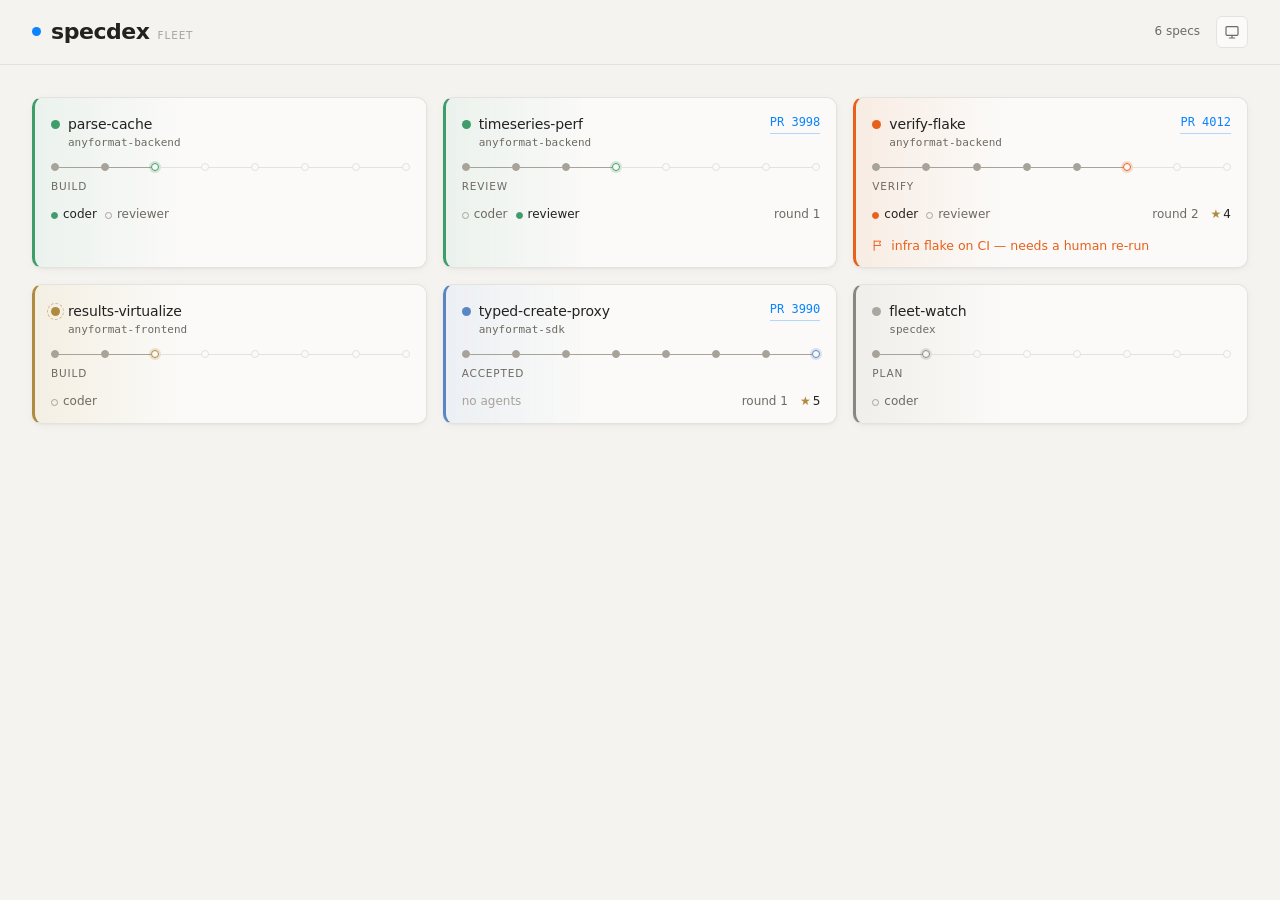
==== design/index.html @ 7a59ed9b "chunk 4b (desktop): Tauri app + zen/minimal design system apps/desktop: Tauri v2 app — Rust backend " ====
<!DOCTYPE html>
<html lang="en">
<head>
  <meta charset="UTF-8" />
  <meta name="viewport" content="width=device-width, initial-scale=1.0" />
  <title>specdex — fleet</title>
  <script>
    // Resolve theme before first paint to avoid a flash.
    (function () {
      var s = localStorage.dexTheme || 'system';
      var t = s === 'system'
        ? (matchMedia('(prefers-color-scheme: dark)').matches ? 'dark' : 'light')
        : s;
      document.documentElement.dataset.theme = t;
    })();
  </script>
  <link rel="stylesheet" href="style.css" />
</head>
<body>
  <header class="topbar">
    <div class="brand">
      <span class="brand-mark" aria-hidden="true"></span>
      <h1 class="brand-name">specdex</h1>
      <span class="brand-sub">fleet</span>
    </div>

    <div class="topbar-right">
      <span class="fleet-count" id="fleet-count"></span>
      <button class="theme-toggle" id="theme-toggle" type="button"
              aria-label="Toggle color theme" title="Theme: system">
        <span class="theme-icon" id="theme-icon" aria-hidden="true"></span>
      </button>
    </div>
  </header>

  <main class="fleet" id="fleet" aria-label="Running specs"></main>

  <script src="app.js"></script>
</body>
</html>
---- design/style.css ----
/* specdex — zen / minimal / modern. Derived from drams.framer.website.
   Single-window desktop tool. Vanilla CSS, no framework, no CDN. */

/* ============================ tokens ============================ */

:root {
  /* surfaces */
  --paper:      #f4f3f0;
  --surface:    #fbfaf8;
  --surface-2:  #ffffff;
  --rule:       #e4e2dc;
  --rule-soft:  #eeece7;

  /* ink */
  --ink:        #232220;
  --ink-muted:  #6e6a62;
  --ink-faint:  #a8a399;

  /* single interactive accent (Drams blue) */
  --accent:     #0a84ff;
  --accent-fg:  #ffffff;
  --accent-soft:#dcebfd;

  /* health hues */
  --alive: #3f9d6b;  --alive-soft: #e4f1ea;
  --idle:  #8b8780;  --idle-soft:  #ecebe7;
  --stale: #b08a3e;  --stale-soft: #f4ecd9;
  --needs: #e8601a;  --needs-soft: #fbe7da;
  --done:  #5a86c4;  --done-soft:  #e6edf7;

  --shadow:      0 1px 2px rgba(40,38,34,.04), 0 2px 8px rgba(40,38,34,.04);
  --shadow-lift: 0 2px 6px rgba(40,38,34,.06), 0 8px 24px rgba(40,38,34,.07);

  /* type */
  --font-sans: "Inter", "Inter Variable", -apple-system, BlinkMacSystemFont,
               "Segoe UI", system-ui, sans-serif;
  --font-mono: ui-monospace, "SF Mono", "JetBrains Mono", Menlo, Consolas, monospace;

  /* spacing (4px grid) */
  --s-1: 4px; --s-2: 8px; --s-3: 12px; --s-4: 16px;
  --s-5: 24px; --s-6: 32px; --s-7: 48px; --s-8: 64px;

  /* radius */
  --r-card: 10px; --r-pill: 999px; --r-chip: 6px;

  /* motion */
  --ease: cubic-bezier(.4,.0,.2,1);
  --ease-soft: cubic-bezier(.25,.1,.25,1);
  --dur-fast: 140ms; --dur: 240ms; --dur-slow: 420ms;
}

:root[data-theme="dark"] {
  --paper:      #16150f;
  --surface:    #1e1c16;
  --surface-2:  #262319;
  --rule:       #2e2b22;
  --rule-soft:  #262319;

  --ink:        #ece8dd;
  --ink-muted:  #9c968a;
  --ink-faint:  #6b665b;

  --accent:     #5aa6ff;
  --accent-fg:  #11151c;
  --accent-soft:#1e3552;

  --alive: #5fc08a;  --alive-soft: #18271e;
  --idle:  #9a958a;  --idle-soft:  #242219;
  --stale: #d3a85a;  --stale-soft: #2c2516;
  --needs: #ff7a3d;  --needs-soft: #2e1c12;
  --done:  #7ba6e0;  --done-soft:  #1a2230;

  --shadow:      0 1px 2px rgba(0,0,0,.30), 0 2px 8px rgba(0,0,0,.28);
  --shadow-lift: 0 2px 6px rgba(0,0,0,.34), 0 10px 28px rgba(0,0,0,.40);
}

/* ============================ base ============================ */

* { box-sizing: border-box; }

html, body { height: 100%; }

body {
  margin: 0;
  background: var(--paper);
  color: var(--ink);
  font-family: var(--font-sans);
  font-size: 13px;
  line-height: 1.45;
  -webkit-font-smoothing: antialiased;
  text-rendering: optimizeLegibility;
  transition: background var(--dur) var(--ease), color var(--dur) var(--ease);
}

h1 { margin: 0; }

/* ============================ topbar ============================ */

.topbar {
  display: flex;
  align-items: center;
  justify-content: space-between;
  padding: var(--s-4) var(--s-6);
  border-bottom: 1px solid var(--rule);
  background: color-mix(in srgb, var(--paper) 70%, transparent);
  backdrop-filter: saturate(1.1) blur(8px);
  position: sticky;
  top: 0;
  z-index: 10;
}

.brand { display: flex; align-items: baseline; gap: var(--s-2); }

.brand-mark {
  width: 9px; height: 9px;
  border-radius: var(--r-pill);
  background: var(--accent);
  align-self: center;
  margin-right: 2px;
}

.brand-name {
  font-size: 22px;
  font-weight: 560;
  letter-spacing: -.02em;
}

.brand-sub {
  font-size: 10.5px;
  font-weight: 540;
  letter-spacing: .08em;
  text-transform: uppercase;
  color: var(--ink-faint);
}

.topbar-right { display: flex; align-items: center; gap: var(--s-4); }

.fleet-count {
  font-size: 12px;
  font-variant-numeric: tabular-nums;
  color: var(--ink-muted);
}

.theme-toggle {
  width: 32px; height: 32px;
  display: grid; place-items: center;
  border: 1px solid var(--rule);
  border-radius: var(--r-chip);
  background: var(--surface);
  color: var(--ink-muted);
  cursor: pointer;
  transition: border-color var(--dur-fast) var(--ease),
              color var(--dur-fast) var(--ease),
              background var(--dur-fast) var(--ease);
}
.theme-toggle:hover { color: var(--ink); border-color: var(--ink-faint); }
.theme-toggle:focus-visible {
  outline: 2px solid var(--accent);
  outline-offset: 2px;
}
.theme-icon { width: 16px; height: 16px; display: block; }
.theme-icon svg { width: 100%; height: 100%; stroke: currentColor; fill: none; }

/* ============================ fleet grid ============================ */

.fleet {
  display: grid;
  grid-template-columns: repeat(auto-fill, minmax(296px, 1fr));
  gap: var(--s-4);
  padding: var(--s-6);
  max-width: 1320px;
  margin: 0 auto;
}

/* ============================ minion card ============================ */

.minion {
  --hue: var(--idle);
  --hue-soft: var(--idle-soft);
  position: relative;
  background:
    linear-gradient(to right,
      color-mix(in srgb, var(--hue-soft) 55%, transparent),
      var(--surface) 38%);
  border: 1px solid var(--rule);
  border-left: 3px solid var(--hue);
  border-radius: var(--r-card);
  padding: var(--s-4) var(--s-4) var(--s-3);
  box-shadow: var(--shadow);
  display: flex;
  flex-direction: column;
  gap: var(--s-3);
  transition: box-shadow var(--dur) var(--ease),
              border-color var(--dur) var(--ease),
              background var(--dur) var(--ease),
              transform var(--dur) var(--ease-soft);
  animation: settle-in var(--dur-slow) var(--ease-soft) both;
}
.minion:hover {
  box-shadow: var(--shadow-lift);
  transform: translateY(-1px);
}

/* health → hue binding */
.minion[data-health="alive"]     { --hue: var(--alive); --hue-soft: var(--alive-soft); }
.minion[data-health="idle"]      { --hue: var(--idle);  --hue-soft: var(--idle-soft); }
.minion[data-health="stale"]     { --hue: var(--stale); --hue-soft: var(--stale-soft); }
.minion[data-health="needs-you"] { --hue: var(--needs); --hue-soft: var(--needs-soft); }
.minion[data-health="done"]      { --hue: var(--done);  --hue-soft: var(--done-soft); }

@keyframes settle-in {
  from { opacity: 0; transform: translateY(6px); }
  to   { opacity: 1; transform: translateY(0); }
}

/* ---- header row: life-dot + name + pr ---- */

.m-head {
  display: grid;
  grid-template-columns: auto 1fr auto;
  align-items: center;
  column-gap: var(--s-2);
}

.life-dot {
  width: 9px; height: 9px;
  border-radius: var(--r-pill);
  background: var(--hue);
  position: relative;
  flex: none;
}

.m-name {
  font-size: 14px;
  font-weight: 520;
  letter-spacing: -.01em;
  color: var(--ink);
  overflow: hidden;
  text-overflow: ellipsis;
  white-space: nowrap;
}

.m-pr {
  font-family: var(--font-mono);
  font-size: 12px;
  font-variant-numeric: tabular-nums;
  color: var(--accent);
  text-decoration: none;
  border-bottom: 1px solid color-mix(in srgb, var(--accent) 30%, transparent);
  padding-bottom: 1px;
  transition: border-color var(--dur-fast) var(--ease);
}
.m-pr:hover { border-bottom-color: var(--accent); }

.m-project {
  grid-column: 2 / 4;
  font-family: var(--font-mono);
  font-size: 11px;
  color: var(--ink-muted);
  overflow: hidden;
  text-overflow: ellipsis;
  white-space: nowrap;
  margin-top: 1px;
}

/* ---- phase rail ---- */

.m-phase { display: flex; flex-direction: column; gap: var(--s-2); }

.rail {
  display: flex;
  align-items: center;
  gap: 0;
}
.rail-node {
  width: 8px; height: 8px;
  border-radius: var(--r-pill);
  flex: none;
  background: transparent;
  border: 1.5px solid var(--rule);
  transition: background var(--dur) var(--ease), border-color var(--dur) var(--ease);
}
.rail-node.done {
  background: var(--ink-faint);
  border-color: var(--ink-faint);
}
.rail-node.current {
  background: transparent;
  border-color: var(--hue);
  box-shadow: 0 0 0 2px color-mix(in srgb, var(--hue) 22%, transparent);
}
.rail-link {
  height: 1px;
  flex: 1 1 auto;
  background: var(--rule);
  min-width: 4px;
}
.rail-link.done { background: var(--ink-faint); }

.phase-label {
  font-size: 10.5px;
  font-weight: 540;
  letter-spacing: .08em;
  text-transform: uppercase;
  color: var(--ink-muted);
}

/* ---- footer: agents + review meta ---- */

.m-foot {
  display: flex;
  align-items: center;
  justify-content: space-between;
  gap: var(--s-3);
  flex-wrap: wrap;
}

.agents { display: flex; align-items: center; gap: var(--s-2); }

.agent {
  display: inline-flex;
  align-items: center;
  gap: 5px;
  font-size: 12px;
  color: var(--ink-muted);
}
.agent-pip {
  width: 7px; height: 7px;
  border-radius: var(--r-pill);
  border: 1.5px solid var(--ink-faint);
  background: transparent;
  flex: none;
}
.agent.active { color: var(--ink); }
.agent.active .agent-pip {
  background: var(--hue);
  border-color: var(--hue);
}

.review-meta {
  display: flex;
  align-items: center;
  gap: var(--s-3);
  font-size: 12px;
  font-variant-numeric: tabular-nums;
  color: var(--ink-muted);
}
.review-meta .score { color: var(--ink); }
.review-meta .star { color: var(--stale); margin-right: 2px; }

/* ---- blocked reason (needs-you only) ---- */

.m-blocked {
  display: flex;
  align-items: center;
  gap: 6px;
  font-size: 12.5px;
  color: var(--needs);
  margin-top: 1px;
}
.m-blocked svg { width: 13px; height: 13px; stroke: currentColor; fill: none; flex: none; }

/* ============================ life-dot motion ============================ */

/* alive — slow breathe */
.minion[data-health="alive"] .life-dot { animation: breathe 2.6s var(--ease-soft) infinite; }
.minion[data-health="alive"] .agent.active .agent-pip {
  animation: breathe 2.6s var(--ease-soft) infinite;
}

/* needs-you — gentle, slower attention pulse (warmth, not alarm) */
.minion[data-health="needs-you"] .life-dot { animation: attention 3.4s var(--ease-soft) infinite; }

/* idle — at rest, slightly dimmed */
.minion[data-health="idle"] .life-dot { opacity: .7; }

/* stale — steady + faint dashed ring (a missed heartbeat) */
.minion[data-health="stale"] .life-dot::after {
  content: "";
  position: absolute;
  inset: -4px;
  border-radius: var(--r-pill);
  border: 1px dashed color-mix(in srgb, var(--stale) 55%, transparent);
}

/* done — solid, fully at rest (no motion) */

@keyframes breathe {
  0%, 100% { opacity: 1;   transform: scale(1); }
  50%      { opacity: .55; transform: scale(.82); }
}
@keyframes attention {
  0%, 100% { box-shadow: 0 0 0 0 color-mix(in srgb, var(--needs) 0%, transparent); opacity: 1; }
  50%      { box-shadow: 0 0 0 4px color-mix(in srgb, var(--needs) 22%, transparent); opacity: .9; }
}

/* ============================ reduced motion ============================ */

@media (prefers-reduced-motion: reduce) {
  *, *::before, *::after {
    animation-duration: .001ms !important;
    animation-iteration-count: 1 !important;
    transition-duration: .001ms !important;
  }
}
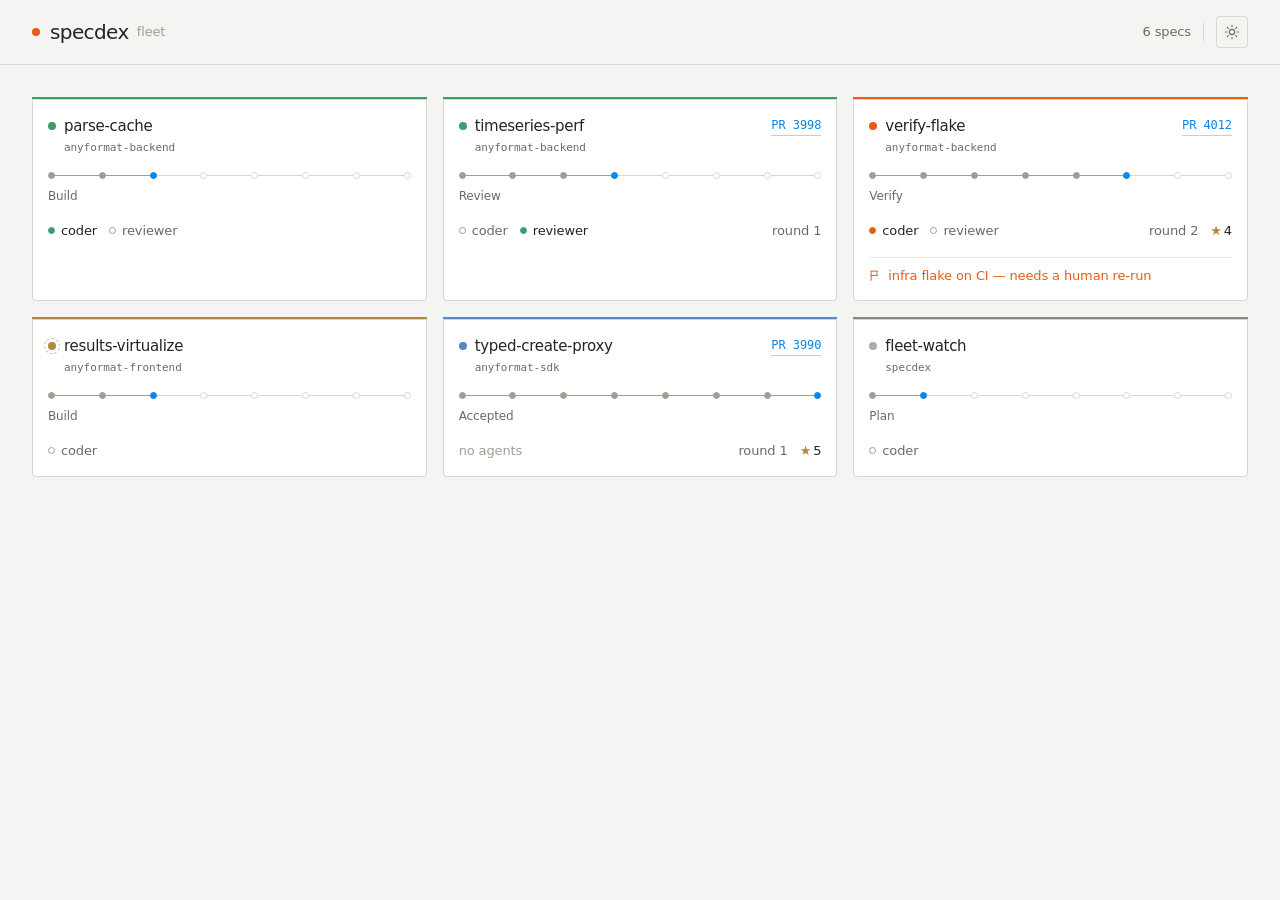
==== commit 99424a10: "chunk 6 drams-fidelity + dex install --update Designer round 3: theme toggle 'undefined' fixed (THEM" ====
--- a/design/index.html
+++ b/design/index.html
@@ -7,7 +7,7 @@
   <script>
     // Resolve theme before first paint to avoid a flash.
     (function () {
-      var s = localStorage.dexTheme || 'system';
+      var s = localStorage.dexTheme || 'light';
       var t = s === 'system'
         ? (matchMedia('(prefers-color-scheme: dark)').matches ? 'dark' : 'light')
         : s;
@@ -18,16 +18,17 @@
 </head>
 <body>
   <header class="topbar">
-    <div class="brand">
+    <a class="brand" id="brand-home" href="#" aria-label="Back to fleet">
       <span class="brand-mark" aria-hidden="true"></span>
       <h1 class="brand-name">specdex</h1>
       <span class="brand-sub">fleet</span>
-    </div>
+    </a>
 
     <div class="topbar-right">
       <span class="fleet-count" id="fleet-count"></span>
+      <span class="topbar-sep" aria-hidden="true"></span>
       <button class="theme-toggle" id="theme-toggle" type="button"
-              aria-label="Toggle color theme" title="Theme: system">
+              aria-label="Toggle color theme" title="Theme: light">
         <span class="theme-icon" id="theme-icon" aria-hidden="true"></span>
       </button>
     </div>
@@ -35,6 +36,8 @@
 
   <main class="fleet" id="fleet" aria-label="Running specs"></main>
 
+  <main class="detail" id="detail" aria-label="Spec detail" hidden></main>
+
   <script src="app.js"></script>
 </body>
 </html>
--- a/design/style.css
+++ b/design/style.css
@@ -1,47 +1,57 @@
-/* specdex — zen / minimal / modern. Derived from drams.framer.website.
+/* specdex — built from drams.framer.website (Dieter-Rams "less, but better").
+   Component language, not just palette: hairline 1px rules instead of boxes,
+   near-zero shadow (whitespace + rules separate), warm-paper light identity,
+   sentence-case with tight negative tracking, blue links + ember hover-ring.
    Single-window desktop tool. Vanilla CSS, no framework, no CDN. */
 
 /* ============================ tokens ============================ */
 
 :root {
-  /* surfaces */
-  --paper:      #f4f3f0;
-  --surface:    #fbfaf8;
-  --surface-2:  #ffffff;
-  --rule:       #e4e2dc;
-  --rule-soft:  #eeece7;
-
-  /* ink */
-  --ink:        #232220;
+  /* surfaces — drams warm paper: #f7f7f7 ground, white raised, #f4f4f4 sunk */
+  --paper:      #f4f4f2;
+  --surface:    #ffffff;
+  --surface-2:  #faf9f7;
+  --sunk:       #f4f3f0;
+  /* rules — drams' hairlines are #cfcfcf (strong) over a softer line */
+  --rule:       #d9d6cf;
+  --rule-soft:  #ece9e2;
+
+  /* ink — drams near-black rgb(38,38,38), warmed a hair; muted #6e6e6e */
+  --ink:        #262420;
   --ink-muted:  #6e6a62;
-  --ink-faint:  #a8a399;
-
-  /* single interactive accent (Drams blue) */
-  --accent:     #0a84ff;
+  --ink-faint:  #a29d92;
+
+  /* accents straight from drams: blue rgb(0,153,255), ember rgb(232,92,24) */
+  --accent:     #0a86e8;        /* interactive — links, current rail node */
   --accent-fg:  #ffffff;
-  --accent-soft:#dcebfd;
-
-  /* health hues */
-  --alive: #3f9d6b;  --alive-soft: #e4f1ea;
-  --idle:  #8b8780;  --idle-soft:  #ecebe7;
-  --stale: #b08a3e;  --stale-soft: #f4ecd9;
-  --needs: #e8601a;  --needs-soft: #fbe7da;
-  --done:  #5a86c4;  --done-soft:  #e6edf7;
-
-  --shadow:      0 1px 2px rgba(40,38,34,.04), 0 2px 8px rgba(40,38,34,.04);
-  --shadow-lift: 0 2px 6px rgba(40,38,34,.06), 0 8px 24px rgba(40,38,34,.07);
-
-  /* type */
+  --accent-soft:#dbeefd;
+  --ember:      #e85c18;        /* drams orange — the hover-ring + needs-you */
+  --ember-soft: #fbe6d9;
+
+  /* health hues — calm, desaturated; dot color + faint wash */
+  --alive: #3f9d6b;  --alive-soft: #e6f1ea;
+  --idle:  #8b8780;  --idle-soft:  #edebe6;
+  --stale: #b08a3e;  --stale-soft: #f5edda;
+  --needs: var(--ember);  --needs-soft: var(--ember-soft);
+  --done:  #5a86c4;  --done-soft:  #e7eef8;
+
+  /* drams is near-flat: box-shadow:none is the norm. Depth = hairline ring. */
+  --shadow: none;
+  /* the signature: a 1px inset hairline ring; ember on hover */
+  --ring:       inset 0 0 0 1px var(--rule);
+  --ring-hover: inset 0 0 0 1px var(--ember);
+
+  /* type — drams Inter, weights 400/450/500, 16px body rhythm */
   --font-sans: "Inter", "Inter Variable", -apple-system, BlinkMacSystemFont,
                "Segoe UI", system-ui, sans-serif;
   --font-mono: ui-monospace, "SF Mono", "JetBrains Mono", Menlo, Consolas, monospace;
 
-  /* spacing (4px grid) */
+  /* spacing — drams 16/32 rhythm */
   --s-1: 4px; --s-2: 8px; --s-3: 12px; --s-4: 16px;
   --s-5: 24px; --s-6: 32px; --s-7: 48px; --s-8: 64px;
 
-  /* radius */
-  --r-card: 10px; --r-pill: 999px; --r-chip: 6px;
+  /* radius — drams is near-square: 0/4px, circles for dots */
+  --r-card: 4px; --r-pill: 999px; --r-chip: 4px;
 
   /* motion */
   --ease: cubic-bezier(.4,.0,.2,1);
@@ -49,29 +59,35 @@
   --dur-fast: 140ms; --dur: 240ms; --dur-slow: 420ms;
 }
 
+/* Dark — warm-tinted, NOT flat near-black. Keeps the blue + ember accents so
+   it reads as the same drams system at night. */
 :root[data-theme="dark"] {
-  --paper:      #16150f;
-  --surface:    #1e1c16;
-  --surface-2:  #262319;
-  --rule:       #2e2b22;
-  --rule-soft:  #262319;
-
-  --ink:        #ece8dd;
-  --ink-muted:  #9c968a;
-  --ink-faint:  #6b665b;
-
-  --accent:     #5aa6ff;
+  --paper:      #181610;
+  --surface:    #211e17;
+  --surface-2:  #1b1812;
+  --sunk:       #14120d;
+  --rule:       #36322a;
+  --rule-soft:  #2a261f;
+
+  --ink:        #ece7da;
+  --ink-muted:  #a39c8c;
+  --ink-faint:  #6f695c;
+
+  --accent:     #4fa8ff;
   --accent-fg:  #11151c;
-  --accent-soft:#1e3552;
-
-  --alive: #5fc08a;  --alive-soft: #18271e;
-  --idle:  #9a958a;  --idle-soft:  #242219;
-  --stale: #d3a85a;  --stale-soft: #2c2516;
-  --needs: #ff7a3d;  --needs-soft: #2e1c12;
-  --done:  #7ba6e0;  --done-soft:  #1a2230;
-
-  --shadow:      0 1px 2px rgba(0,0,0,.30), 0 2px 8px rgba(0,0,0,.28);
-  --shadow-lift: 0 2px 6px rgba(0,0,0,.34), 0 10px 28px rgba(0,0,0,.40);
+  --accent-soft:#1c3a59;
+  --ember:      #ff6a2c;
+  --ember-soft: #34200f;
+
+  --alive: #5fc08a;  --alive-soft: #1a2a20;
+  --idle:  #9a958a;  --idle-soft:  #26231b;
+  --stale: #d3a85a;  --stale-soft: #2f2818;
+  --needs: var(--ember);  --needs-soft: var(--ember-soft);
+  --done:  #7ba6e0;  --done-soft:  #1c2533;
+
+  --shadow: none;
+  --ring:       inset 0 0 0 1px var(--rule);
+  --ring-hover: inset 0 0 0 1px var(--ember);
 }
 
 /* ============================ base ============================ */
@@ -85,16 +101,18 @@
   background: var(--paper);
   color: var(--ink);
   font-family: var(--font-sans);
-  font-size: 13px;
-  line-height: 1.45;
+  font-size: 14px;
+  line-height: 1.5;
+  letter-spacing: -0.006em;          /* drams body sits at ~0; a hair tight */
   -webkit-font-smoothing: antialiased;
   text-rendering: optimizeLegibility;
   transition: background var(--dur) var(--ease), color var(--dur) var(--ease);
 }
 
-h1 { margin: 0; }
+h1, h2 { margin: 0; }
 
 /* ============================ topbar ============================ */
+/* drams: a hairline-ruled band, flat, generous 32px horizontal padding. */
 
 .topbar {
   display: flex;
@@ -102,62 +120,70 @@
   justify-content: space-between;
   padding: var(--s-4) var(--s-6);
   border-bottom: 1px solid var(--rule);
-  background: color-mix(in srgb, var(--paper) 70%, transparent);
-  backdrop-filter: saturate(1.1) blur(8px);
+  background: color-mix(in srgb, var(--paper) 82%, transparent);
+  backdrop-filter: saturate(1.05) blur(10px);
   position: sticky;
   top: 0;
   z-index: 10;
 }
 
-.brand { display: flex; align-items: baseline; gap: var(--s-2); }
-
-.brand-mark {
-  width: 9px; height: 9px;
+.brand {
+  display: flex; align-items: center; gap: var(--s-2);
+  text-decoration: none; color: inherit;
+}
+.brand:focus-visible { outline: 2px solid var(--accent); outline-offset: 4px; }
+
+.brand-mark {                         /* drams uses circles for marks */
+  width: 8px; height: 8px;
   border-radius: var(--r-pill);
-  background: var(--accent);
-  align-self: center;
+  background: var(--ember);
   margin-right: 2px;
 }
 
 .brand-name {
-  font-size: 22px;
-  font-weight: 560;
-  letter-spacing: -.02em;
-}
-
-.brand-sub {
-  font-size: 10.5px;
-  font-weight: 540;
-  letter-spacing: .08em;
-  text-transform: uppercase;
+  font-size: 20px;
+  font-weight: 500;                   /* drams tops at 500, not bold */
+  letter-spacing: -0.03em;            /* tight negative tracking on display */
+}
+
+.brand-sub {                          /* sentence-case, NOT spaced-out uppercase */
+  font-size: 13px;
+  font-weight: 450;
+  letter-spacing: -0.01em;
   color: var(--ink-faint);
 }
 
-.topbar-right { display: flex; align-items: center; gap: var(--s-4); }
+/* count + divider + toggle as one intentional cluster, hairline-separated */
+.topbar-right { display: flex; align-items: center; gap: var(--s-3); }
 
 .fleet-count {
-  font-size: 12px;
+  font-size: 13px;
+  font-weight: 450;
   font-variant-numeric: tabular-nums;
   color: var(--ink-muted);
+  letter-spacing: -0.01em;
+}
+
+.topbar-sep {
+  width: 1px;
+  height: 18px;
+  background: var(--rule);
 }
 
 .theme-toggle {
   width: 32px; height: 32px;
   display: grid; place-items: center;
-  border: 1px solid var(--rule);
+  border: none;
   border-radius: var(--r-chip);
-  background: var(--surface);
+  background: transparent;
+  box-shadow: var(--ring);            /* hairline ring, drams-style */
   color: var(--ink-muted);
   cursor: pointer;
-  transition: border-color var(--dur-fast) var(--ease),
-              color var(--dur-fast) var(--ease),
-              background var(--dur-fast) var(--ease);
-}
-.theme-toggle:hover { color: var(--ink); border-color: var(--ink-faint); }
-.theme-toggle:focus-visible {
-  outline: 2px solid var(--accent);
-  outline-offset: 2px;
-}
+  transition: box-shadow var(--dur-fast) var(--ease),
+              color var(--dur-fast) var(--ease);
+}
+.theme-toggle:hover { color: var(--ink); box-shadow: var(--ring-hover); }
+.theme-toggle:focus-visible { outline: 2px solid var(--accent); outline-offset: 2px; }
 .theme-icon { width: 16px; height: 16px; display: block; }
 .theme-icon svg { width: 100%; height: 100%; stroke: currentColor; fill: none; }
 
@@ -165,48 +191,49 @@
 
 .fleet {
   display: grid;
-  grid-template-columns: repeat(auto-fill, minmax(296px, 1fr));
+  grid-template-columns: repeat(auto-fill, minmax(300px, 1fr));
   gap: var(--s-4);
   padding: var(--s-6);
-  max-width: 1320px;
+  max-width: 1280px;
   margin: 0 auto;
 }
 
 /* ============================ minion card ============================ */
+/* drams card = a flat surface held by a 1px hairline ring, NO drop shadow.
+   Health shows as a single 2px top edge + dot, not a colored box or wash. */
 
 .minion {
   --hue: var(--idle);
   --hue-soft: var(--idle-soft);
   position: relative;
-  background:
-    linear-gradient(to right,
-      color-mix(in srgb, var(--hue-soft) 55%, transparent),
-      var(--surface) 38%);
-  border: 1px solid var(--rule);
-  border-left: 3px solid var(--hue);
-  border-radius: var(--r-card);
-  padding: var(--s-4) var(--s-4) var(--s-3);
-  box-shadow: var(--shadow);
+  background: var(--surface);
+  border: none;
+  border-top: 2px solid var(--hue);   /* the one health stripe, drams-thin */
+  border-radius: 0 0 var(--r-card) var(--r-card);
+  box-shadow: var(--ring);            /* hairline ring does the boxing */
+  padding: var(--s-4) var(--s-4) var(--s-4);
   display: flex;
   flex-direction: column;
-  gap: var(--s-3);
+  gap: var(--s-4);
   transition: box-shadow var(--dur) var(--ease),
-              border-color var(--dur) var(--ease),
-              background var(--dur) var(--ease),
               transform var(--dur) var(--ease-soft);
   animation: settle-in var(--dur-slow) var(--ease-soft) both;
+  cursor: pointer;
 }
 .minion:hover {
-  box-shadow: var(--shadow-lift);
-  transform: translateY(-1px);
-}
-
-/* health → hue binding */
-.minion[data-health="alive"]     { --hue: var(--alive); --hue-soft: var(--alive-soft); }
-.minion[data-health="idle"]      { --hue: var(--idle);  --hue-soft: var(--idle-soft); }
-.minion[data-health="stale"]     { --hue: var(--stale); --hue-soft: var(--stale-soft); }
-.minion[data-health="needs-you"] { --hue: var(--needs); --hue-soft: var(--needs-soft); }
-.minion[data-health="done"]      { --hue: var(--done);  --hue-soft: var(--done-soft); }
+  box-shadow: var(--ring-hover);      /* drams: hover swaps the ring to ember */
+}
+.minion:focus-visible {
+  outline: 2px solid var(--accent);
+  outline-offset: 2px;
+}
+
+/* health → hue binding (shared by card + detail) */
+.minion[data-health="alive"], .detail[data-health="alive"]         { --hue: var(--alive); --hue-soft: var(--alive-soft); }
+.minion[data-health="idle"], .detail[data-health="idle"]           { --hue: var(--idle);  --hue-soft: var(--idle-soft); }
+.minion[data-health="stale"], .detail[data-health="stale"]         { --hue: var(--stale); --hue-soft: var(--stale-soft); }
+.minion[data-health="needs-you"], .detail[data-health="needs-you"] { --hue: var(--needs); --hue-soft: var(--needs-soft); }
+.minion[data-health="done"], .detail[data-health="done"]           { --hue: var(--done);  --hue-soft: var(--done-soft); }
 
 @keyframes settle-in {
   from { opacity: 0; transform: translateY(6px); }
@@ -223,7 +250,7 @@
 }
 
 .life-dot {
-  width: 9px; height: 9px;
+  width: 8px; height: 8px;
   border-radius: var(--r-pill);
   background: var(--hue);
   position: relative;
@@ -231,22 +258,23 @@
 }
 
 .m-name {
-  font-size: 14px;
-  font-weight: 520;
-  letter-spacing: -.01em;
+  font-size: 15px;
+  font-weight: 500;
+  letter-spacing: -0.02em;
   color: var(--ink);
   overflow: hidden;
   text-overflow: ellipsis;
   white-space: nowrap;
 }
 
+/* drams link language: blue text, thin blue underline (a border, not decoration) */
 .m-pr {
   font-family: var(--font-mono);
   font-size: 12px;
   font-variant-numeric: tabular-nums;
   color: var(--accent);
   text-decoration: none;
-  border-bottom: 1px solid color-mix(in srgb, var(--accent) 30%, transparent);
+  border-bottom: 1px solid color-mix(in srgb, var(--accent) 35%, transparent);
   padding-bottom: 1px;
   transition: border-color var(--dur-fast) var(--ease);
 }
@@ -260,34 +288,26 @@
   overflow: hidden;
   text-overflow: ellipsis;
   white-space: nowrap;
-  margin-top: 1px;
+  margin-top: 2px;
 }
 
 /* ---- phase rail ---- */
 
 .m-phase { display: flex; flex-direction: column; gap: var(--s-2); }
 
-.rail {
-  display: flex;
-  align-items: center;
-  gap: 0;
-}
+.rail { display: flex; align-items: center; gap: 0; }
 .rail-node {
-  width: 8px; height: 8px;
+  width: 7px; height: 7px;
   border-radius: var(--r-pill);
   flex: none;
   background: transparent;
   border: 1.5px solid var(--rule);
   transition: background var(--dur) var(--ease), border-color var(--dur) var(--ease);
 }
-.rail-node.done {
-  background: var(--ink-faint);
-  border-color: var(--ink-faint);
-}
+.rail-node.done { background: var(--ink-faint); border-color: var(--ink-faint); }
 .rail-node.current {
-  background: transparent;
-  border-color: var(--hue);
-  box-shadow: 0 0 0 2px color-mix(in srgb, var(--hue) 22%, transparent);
+  background: var(--accent);          /* drams blue marks "here" */
+  border-color: var(--accent);
 }
 .rail-link {
   height: 1px;
@@ -297,12 +317,13 @@
 }
 .rail-link.done { background: var(--ink-faint); }
 
+/* sentence-case phase label, tight tracking — NOT a spaced uppercase eyebrow */
 .phase-label {
-  font-size: 10.5px;
-  font-weight: 540;
-  letter-spacing: .08em;
-  text-transform: uppercase;
-  color: var(--ink-muted);
+  font-size: 12px;
+  font-weight: 450;
+  letter-spacing: -0.01em;
+  color: var(--ink-muted);
+  text-transform: capitalize;
 }
 
 /* ---- footer: agents + review meta ---- */
@@ -315,13 +336,15 @@
   flex-wrap: wrap;
 }
 
-.agents { display: flex; align-items: center; gap: var(--s-2); }
+.agents { display: flex; align-items: center; gap: var(--s-3); }
 
 .agent {
   display: inline-flex;
   align-items: center;
-  gap: 5px;
-  font-size: 12px;
+  gap: 6px;
+  font-size: 13px;
+  font-weight: 450;
+  letter-spacing: -0.01em;
   color: var(--ink-muted);
 }
 .agent-pip {
@@ -332,16 +355,15 @@
   flex: none;
 }
 .agent.active { color: var(--ink); }
-.agent.active .agent-pip {
-  background: var(--hue);
-  border-color: var(--hue);
-}
+.agent.active .agent-pip { background: var(--hue); border-color: var(--hue); }
 
 .review-meta {
   display: flex;
   align-items: center;
   gap: var(--s-3);
-  font-size: 12px;
+  font-size: 13px;
+  font-weight: 450;
+  letter-spacing: -0.01em;
   font-variant-numeric: tabular-nums;
   color: var(--ink-muted);
 }
@@ -354,28 +376,27 @@
   display: flex;
   align-items: center;
   gap: 6px;
-  font-size: 12.5px;
-  color: var(--needs);
-  margin-top: 1px;
+  font-size: 13px;
+  letter-spacing: -0.01em;
+  color: var(--ember);
+  padding-top: var(--s-2);
+  border-top: 1px solid var(--rule-soft);   /* hairline divides, not a box */
 }
 .m-blocked svg { width: 13px; height: 13px; stroke: currentColor; fill: none; flex: none; }
 
 /* ============================ life-dot motion ============================ */
-
-/* alive — slow breathe */
-.minion[data-health="alive"] .life-dot { animation: breathe 2.6s var(--ease-soft) infinite; }
-.minion[data-health="alive"] .agent.active .agent-pip {
-  animation: breathe 2.6s var(--ease-soft) infinite;
-}
-
-/* needs-you — gentle, slower attention pulse (warmth, not alarm) */
-.minion[data-health="needs-you"] .life-dot { animation: attention 3.4s var(--ease-soft) infinite; }
-
-/* idle — at rest, slightly dimmed */
-.minion[data-health="idle"] .life-dot { opacity: .7; }
-
-/* stale — steady + faint dashed ring (a missed heartbeat) */
-.minion[data-health="stale"] .life-dot::after {
+/* Motion = REAL recency, not the health label. A card carries `.live` only when
+   it changed within the recency window (see app.js). Color always = health. */
+
+.live .life-dot { animation: breathe 2.6s var(--ease-soft) infinite; }
+.live .agent.active .agent-pip { animation: breathe 2.6s var(--ease-soft) infinite; }
+.live[data-health="needs-you"] .life-dot { animation: attention 3.4s var(--ease-soft) infinite; }
+
+.minion[data-health="idle"] .life-dot,
+.detail[data-health="idle"] .life-dot { opacity: .7; }
+
+.minion[data-health="stale"] .life-dot::after,
+.detail[data-health="stale"] .life-dot::after {
   content: "";
   position: absolute;
   inset: -4px;
@@ -383,16 +404,268 @@
   border: 1px dashed color-mix(in srgb, var(--stale) 55%, transparent);
 }
 
-/* done — solid, fully at rest (no motion) */
-
 @keyframes breathe {
   0%, 100% { opacity: 1;   transform: scale(1); }
   50%      { opacity: .55; transform: scale(.82); }
 }
 @keyframes attention {
-  0%, 100% { box-shadow: 0 0 0 0 color-mix(in srgb, var(--needs) 0%, transparent); opacity: 1; }
-  50%      { box-shadow: 0 0 0 4px color-mix(in srgb, var(--needs) 22%, transparent); opacity: .9; }
-}
+  0%, 100% { box-shadow: 0 0 0 0 color-mix(in srgb, var(--ember) 0%, transparent); opacity: 1; }
+  50%      { box-shadow: 0 0 0 4px color-mix(in srgb, var(--ember) 24%, transparent); opacity: .9; }
+}
+
+/* ============================ spec-detail screen ============================ */
+
+.detail {
+  --hue: var(--idle);
+  --hue-soft: var(--idle-soft);
+  max-width: 820px;
+  margin: 0 auto;
+  padding: var(--s-6) var(--s-6) var(--s-8);
+  display: flex;
+  flex-direction: column;
+  gap: var(--s-6);
+  animation: settle-in var(--dur-slow) var(--ease-soft) both;
+}
+
+/* ---- back affordance — quiet text button, blue on hover (drams link) ---- */
+
+.d-back {
+  display: inline-flex;
+  align-items: center;
+  gap: 5px;
+  align-self: flex-start;
+  font-size: 13px;
+  letter-spacing: -0.01em;
+  color: var(--ink-muted);
+  background: none;
+  border: none;
+  padding: 4px 0;
+  cursor: pointer;
+  transition: color var(--dur-fast) var(--ease);
+}
+.d-back:hover { color: var(--accent); }
+.d-back:focus-visible { outline: 2px solid var(--accent); outline-offset: 3px; border-radius: 2px; }
+.d-back svg { width: 15px; height: 15px; stroke: currentColor; fill: none; }
+
+/* ---- detail header ---- */
+
+.d-head { display: flex; flex-direction: column; gap: var(--s-5); }
+
+.d-title-row {
+  display: flex;
+  align-items: center;
+  gap: var(--s-3);
+  flex-wrap: wrap;
+}
+.d-title {
+  display: flex;
+  align-items: baseline;
+  gap: 7px;
+  font-size: 26px;                    /* drams display step */
+  letter-spacing: -0.03em;
+}
+.d-title .d-project { color: var(--ink-muted); font-weight: 400; }
+.d-title .d-slash { color: var(--ink-faint); font-weight: 400; }
+.d-title .d-name { color: var(--ink); font-weight: 500; }
+
+/* health tag — sentence case, hairline ring, near-square (not a loud pill) */
+.d-health {
+  display: inline-flex;
+  align-items: center;
+  gap: 6px;
+  font-size: 12px;
+  font-weight: 450;
+  letter-spacing: -0.01em;
+  color: var(--hue);
+  background: transparent;
+  box-shadow: inset 0 0 0 1px color-mix(in srgb, var(--hue) 30%, transparent);
+  padding: 4px 10px;
+  border-radius: var(--r-chip);
+}
+.d-health .life-dot { width: 7px; height: 7px; }
+
+/* attach — drams secondary button: hairline ring, ember ring on hover */
+.d-attach {
+  margin-left: auto;
+  display: inline-flex;
+  align-items: center;
+  gap: 7px;
+  font-size: 13px;
+  font-family: var(--font-mono);
+  color: var(--ink-muted);
+  background: transparent;
+  border: none;
+  box-shadow: var(--ring);
+  border-radius: var(--r-chip);
+  padding: 7px 12px;
+  cursor: pointer;
+  transition: box-shadow var(--dur-fast) var(--ease), color var(--dur-fast) var(--ease);
+}
+.d-attach:hover { color: var(--ink); box-shadow: var(--ring-hover); }
+.d-attach:focus-visible { outline: 2px solid var(--accent); outline-offset: 2px; }
+.d-attach svg { width: 14px; height: 14px; stroke: currentColor; fill: none; }
+
+/* big phase rail in the header */
+.d-phase { display: flex; flex-direction: column; gap: var(--s-2); }
+.d-phase .rail { gap: 0; }
+.d-phase .rail-node { width: 9px; height: 9px; }
+.d-phase .phase-label { font-size: 13px; }
+
+/* ---- state panel — drams: no boxed card, just hairline-ruled rows ---- */
+
+.d-state {
+  display: grid;
+  grid-template-columns: repeat(auto-fill, minmax(220px, 1fr));
+  gap: 0 var(--s-6);
+  padding: var(--s-2) 0 0;
+  border-top: 1px solid var(--rule);  /* the panel is bounded by rules, not a box */
+  border-bottom: 1px solid var(--rule);
+}
+.kv {
+  display: flex;
+  flex-direction: column;
+  gap: 3px;
+  min-width: 0;
+  padding: var(--s-3) 0;
+  border-bottom: 1px solid var(--rule-soft);   /* quiet inter-row hairlines */
+}
+/* sentence-case keys, muted — not spaced-out uppercase eyebrows */
+.kv-key {
+  font-size: 12px;
+  font-weight: 450;
+  letter-spacing: -0.01em;
+  color: var(--ink-faint);
+}
+.kv-val {
+  font-size: 14px;
+  font-weight: 450;
+  letter-spacing: -0.01em;
+  color: var(--ink);
+  font-variant-numeric: tabular-nums;
+  overflow: hidden;
+  text-overflow: ellipsis;
+}
+.kv-val.mono { font-family: var(--font-mono); font-size: 13px; letter-spacing: 0; }
+.kv-val a {
+  color: var(--accent); text-decoration: none;
+  border-bottom: 1px solid color-mix(in srgb, var(--accent) 35%, transparent);
+}
+.kv-val a:hover { border-bottom-color: var(--accent); }
+.kv-val .pass { color: var(--alive); }
+.kv-val .fail { color: var(--ember); }
+.kv-val.blocked { color: var(--ember); }
+.kv-val .star { color: var(--stale); margin-right: 2px; }
+.kv.span-all { grid-column: 1 / -1; }
+
+/* ---- event timeline ---- */
+
+.d-timeline { display: flex; flex-direction: column; gap: var(--s-3); }
+.tl-head {
+  display: flex;
+  align-items: baseline;
+  justify-content: space-between;
+  gap: var(--s-3);
+}
+.tl-head h2 {
+  font-size: 16px;                    /* drams body-large */
+  font-weight: 500;
+  letter-spacing: -0.02em;
+}
+.tl-toggle {                          /* quiet text link, blue on hover */
+  font-size: 13px;
+  letter-spacing: -0.01em;
+  color: var(--ink-muted);
+  background: none;
+  border: none;
+  cursor: pointer;
+  padding: 2px 0;
+  transition: color var(--dur-fast) var(--ease);
+}
+.tl-toggle:hover { color: var(--accent); }
+.tl-toggle:focus-visible { outline: 2px solid var(--accent); outline-offset: 2px; border-radius: 2px; }
+
+.tl { display: flex; flex-direction: column; }
+
+/* a timeline row: spine + glyph | summary | time */
+.tl-row {
+  display: grid;
+  grid-template-columns: 22px 1fr auto;
+  column-gap: var(--s-3);
+  align-items: start;
+  padding: var(--s-2) 0;
+  position: relative;
+}
+.tl-row::before {
+  content: "";
+  position: absolute;
+  left: 10px; top: 0; bottom: 0;
+  width: 1px;
+  background: var(--rule);
+}
+.tl-row:first-child::before { top: 15px; }
+.tl-row:last-child::before  { bottom: calc(100% - 15px); }
+
+/* drams: hairline-ring circle, flat surface, no shadow */
+.tl-glyph {
+  width: 21px; height: 21px;
+  display: grid; place-items: center;
+  border-radius: var(--r-pill);
+  background: var(--paper);
+  box-shadow: inset 0 0 0 1px var(--rule);
+  color: var(--ink-muted);
+  z-index: 1;
+  margin-top: -1px;
+}
+.tl-glyph svg { width: 12px; height: 12px; stroke: currentColor; fill: none; }
+
+.tl-body { min-width: 0; display: flex; flex-direction: column; gap: 1px; }
+.tl-summary {
+  font-size: 14px;
+  font-weight: 450;
+  letter-spacing: -0.01em;
+  color: var(--ink);
+  line-height: 1.45;
+}
+.tl-summary .em { font-weight: 500; }
+.tl-sub {
+  font-size: 12px;
+  color: var(--ink-faint);
+  font-family: var(--font-mono);
+  overflow: hidden;
+  text-overflow: ellipsis;
+}
+.tl-time {
+  font-size: 12px;
+  color: var(--ink-faint);
+  font-variant-numeric: tabular-nums;
+  letter-spacing: -0.01em;
+  white-space: nowrap;
+  padding-top: 3px;
+}
+
+/* milestones — phase changes carry the hue ring, a touch more weight */
+.tl-row.milestone .tl-glyph {
+  color: var(--hue);
+  box-shadow: inset 0 0 0 1px color-mix(in srgb, var(--hue) 45%, transparent);
+}
+.tl-row.milestone .tl-summary { color: var(--ink); }
+
+/* attention — blocked / note draw a little more (ember ring, never loud) */
+.tl-row.attn .tl-glyph {
+  color: var(--ember);
+  box-shadow: inset 0 0 0 1px color-mix(in srgb, var(--ember) 50%, transparent);
+}
+.tl-row.attn .tl-summary { color: var(--ember); }
+
+/* muted — heartbeats recede; the story stays readable */
+.tl-row.muted { padding: 5px 0; opacity: .5; }
+.tl-row.muted .tl-glyph { box-shadow: inset 0 0 0 1px var(--rule-soft); color: var(--ink-faint); }
+.tl-row.muted .tl-summary { font-size: 13px; color: var(--ink-faint); }
+
+/* collapsed-heartbeats summary chip */
+.tl-row.hb-collapsed .tl-glyph { box-shadow: inset 0 0 0 1px var(--rule-soft); color: var(--ink-faint); }
+.tl-row.hb-collapsed .tl-summary { font-size: 13px; color: var(--ink-muted); cursor: pointer; }
+.tl-row.hb-collapsed .tl-summary:hover { color: var(--accent); }
 
 /* ============================ reduced motion ============================ */
 
